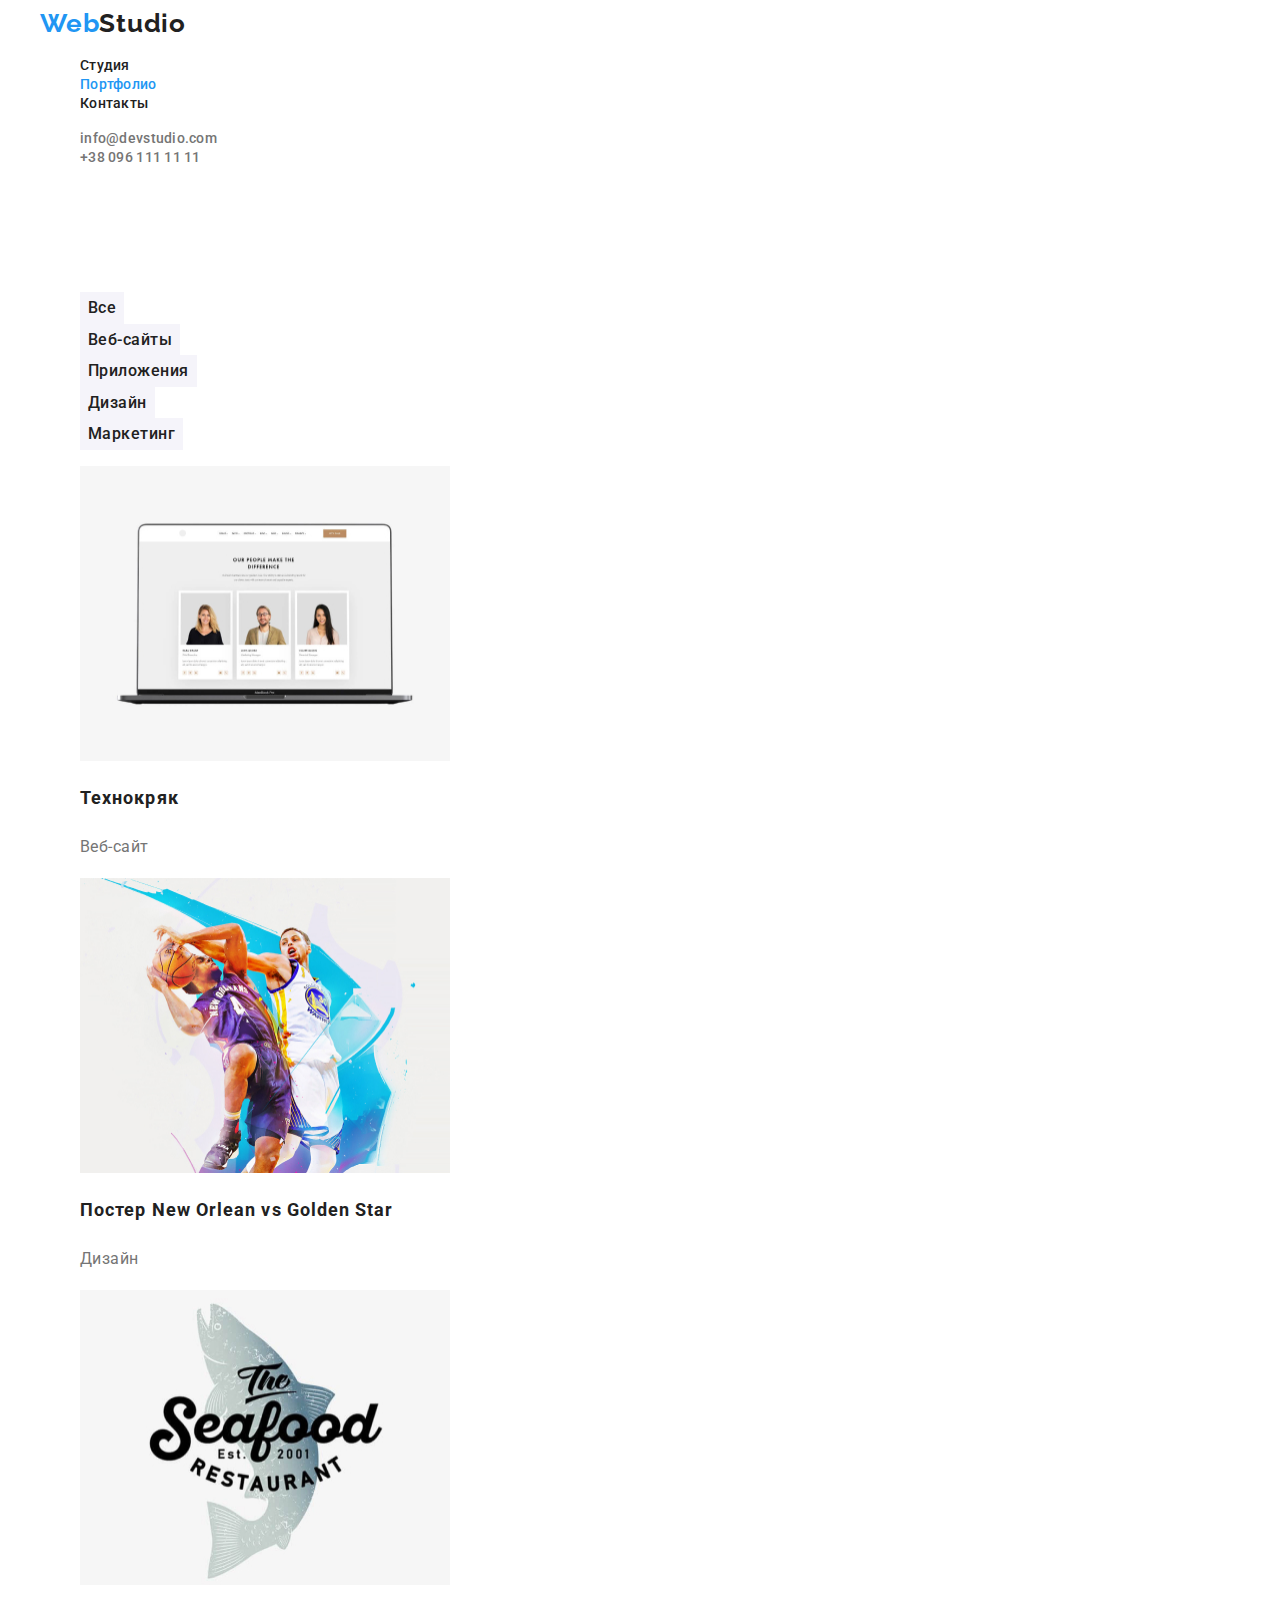
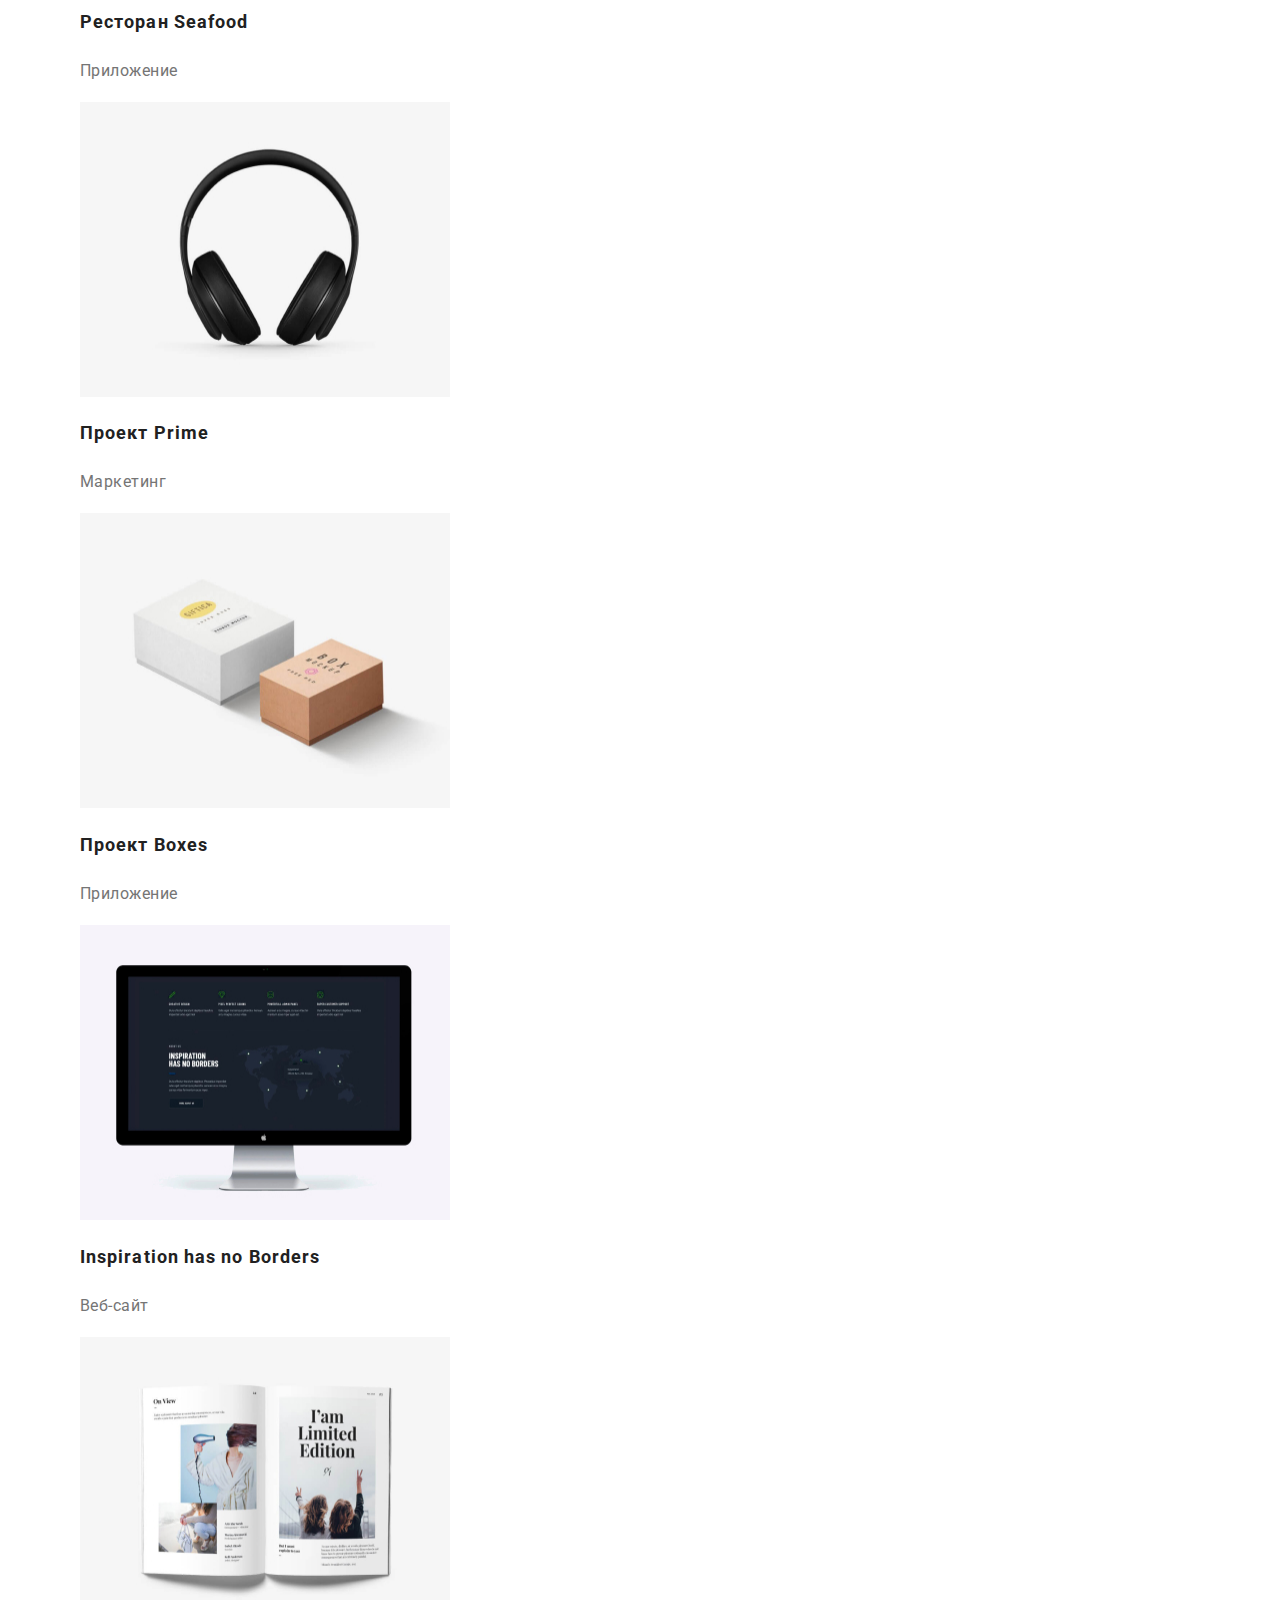
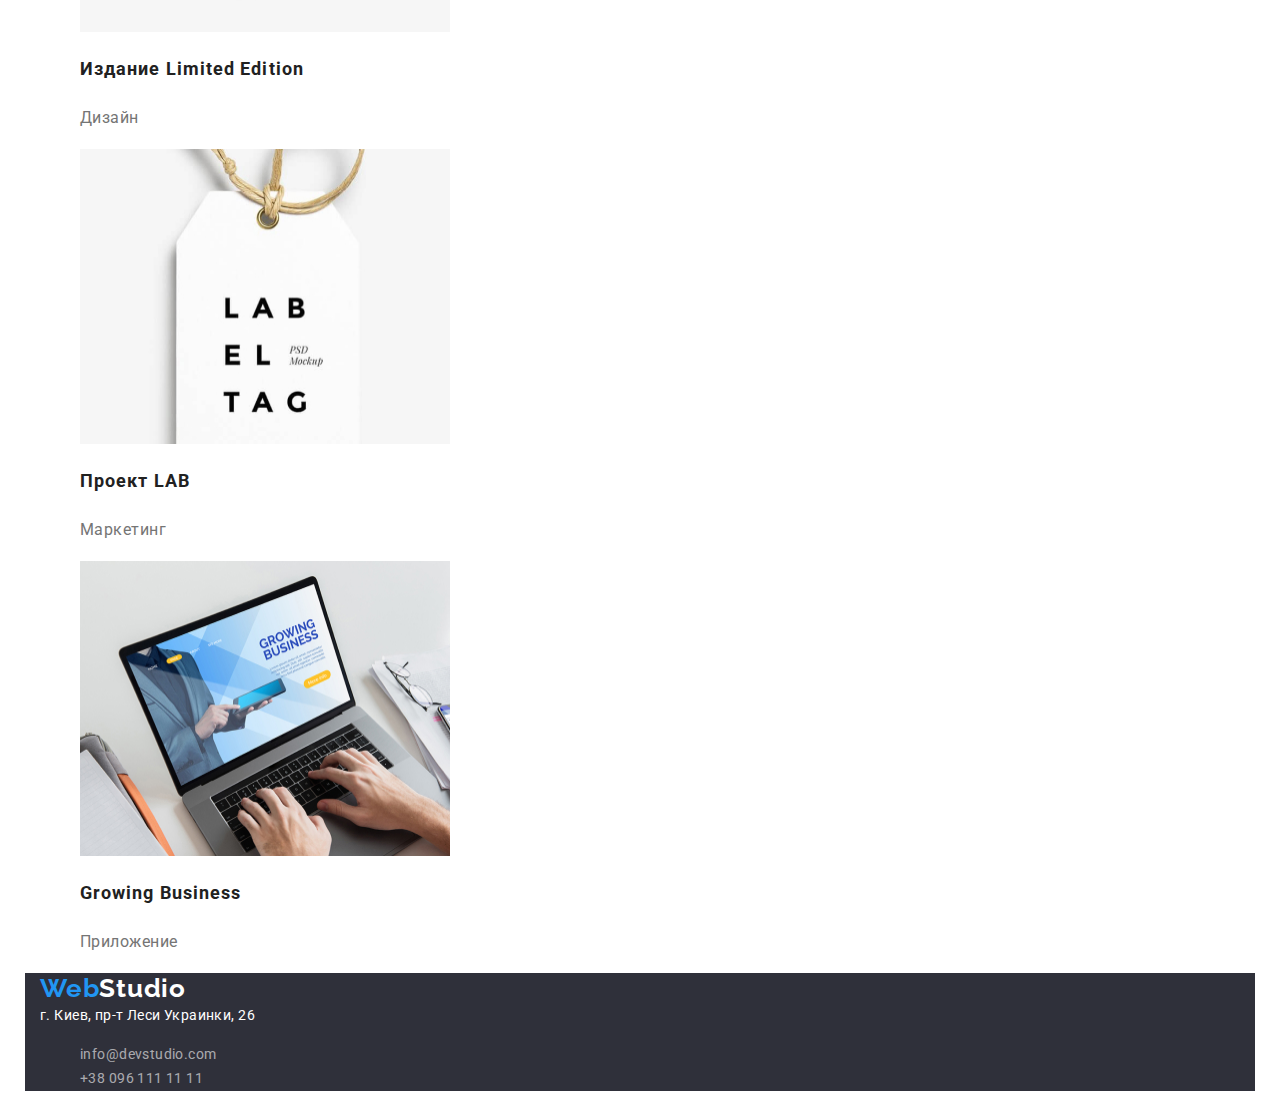
==== portfolio.html @ 9b29033a "added materials" ====
<!DOCTYPE html>
<html lang="ru">
<head>
    <meta charset="UTF-8">
    <meta http-equiv="X-UA-Compatible" content="IE=edge">
    <meta name="viewport" content="width=device-width, initial-scale=1.0">
    <title>Portfolio</title>
    <link rel="stylesheet" href="./css/styles.css" />
    <link rel="preconnect" href="https://fonts.gstatic.com">
    <link href="https://fonts.googleapis.com/css2?family=Raleway:wght@700&family=Roboto:wght@400;500;700;900&display=swap"
        rel="stylesheet" />
</head>
<body>
<!-- Header -->
    <header class="container">
        <nav class="header-nav">
            <a href="" class="header-logo">Web<span class="accent-header">Studio</span></a>
            <ul class="header-list">
                <li class="header-item"><a href="./index.html" class="header-link">Студия</a></li>
                <li class="header-item"><a href="./portfolio.html" class="header-link current">Портфолио</a></li>
                <li class="header-item"><a href="" class="header-link">Контакты</a></li>
            </ul>
        </nav>
        <ul class="header-contacts">
            <li class="contacts-item"><a href="mailto:info@devstudio.com" class="header-email">info@devstudio.com</a></li>
            <li class="contacts-item"><a href="tel:+380961111111" class="header-tel">+38 096 111 11 11</a></li>
        </ul>
    </header>
<!-- Main section -->
    <main class="container">
        <section class="section">
<!-- Buttons Filter -->
            <ul class="buttons-list">
                <li class="buttons-list-item">
                    <button type="button" class="button-portfolio">Все</button>
                </li>
                <li class="buttons-list-item">
                    <button type="button" class="button-portfolio">Веб-сайты</button>
                </li>
                <li class="buttons-list-item">
                    <button type="button" class="button-portfolio">Приложения</button>
                </li>
                <li class="buttons-list-item">
                    <button type="button" class="button-portfolio">Дизайн</button>
                </li>
                <li class="buttons-list-item">
                    <button type="button" class="button-portfolio">Маркетинг</button>
                </li>
            </ul>
        
<!-- Projects -->
        
            <ul class="projects-list">
                <li class="projects-item">
                     <img src="./images/portfolio1.jpg" alt="пример1" height="295" width="370">
                     <h2 class="project-name">Технокряк</h2>
                     <p class="project-type">Веб-сайт</p>
                </li>
                <li class="projects-item">
                     <img src="./images/portfolio2.jpg" alt="пример2" height="295" width="370">
                     <h2 class="project-name">Постер New Orlean vs Golden Star</h2>
                     <p class="project-type">Дизайн</p>
                </li>
                <li class="projects-item">
                     <img src="./images/portfolio3.jpg" alt="пример3" height="295" width="370">
                     <h2 class="project-name">Ресторан Seafood</h2>
                     <p class="project-type">Приложение</p>
                </li>
                <li class="projects-item">
                     <img src="./images/portfolio4.jpg" alt="пример4" height="295" width="370">
                     <h2 class="project-name">Проект Prime</h2>
                     <p class="project-type">Маркетинг</p>
                </li>
                <li class="projects-item">
                     <img src="./images/portfolio5.jpg" alt="пример5" height="295" width="370">
                     <h2 class="project-name">Проект Boxes</h2>
                     <p class="project-type">Приложение</p>
                </li>
                <li class="projects-item">
                     <img src="./images/portfolio6.jpg" alt="пример6" height="295" width="370">
                     <h2 class="project-name">Inspiration has no Borders</h2>
                     <p class="project-type">Веб-сайт</p>
                </li>
                <li class="projects-item">
                     <img src="./images/portfolio7.jpg" alt="пример7" height="295" width="370">
                     <h2 class="project-name">Издание Limited Edition</h2>
                     <p class="project-type">Дизайн</p>
                </li>
                <li class="projects-item">
                     <img src="./images/portfolio8.jpg" alt="пример8" height="295" width="370">
                     <h2 class="project-name">Проект LAB</h2>
                     <p class="project-type">Маркетинг</p>
                </li>
                <li class="projects-item">
                     <img src="./images/portfolio9.jpg" alt="пример9" height="295" width="370">
                     <h2 class="project-name">Growing Business</h2>
                     <p class="project-type">Приложение</p>
                </li>
            </ul>
        </section>
    </main>
<!-- Footer -->
    <footer class="container">
        <a href="" class="footer-logo">Web<span class="accent-footer">Studio</span></a>
        <address class="address">г. Киев, пр-т Леси Украинки, 26</address>
        <ul class="footer-contacts-list">
            <li class="footer-contacts-item"><a href="mailto:info@devstudio.com" class="footer-email">info@devstudio.com</a>
            </li>
            <li class="footer-contacts-item"><a href="tel:+380961111111" class="footer-tel">+38 096 111 11 11</a></li>
        </ul>
    </footer>
</body>
</html>
---- css/styles.css ----
/* main text color rgba(33, 33, 33, 1); */
/* secondary text color rgba(117, 117, 117, 1); */
/* accent color rgba(33, 150, 243, 1); */
/* secondary accent color rgba(255, 255, 255, 1); */
/* background color rgba(255, 255, 255, 1); */
/* secondary background color rgba(245, 244, 250, 1); */
:root {
    --main-text-color: rgba(33, 33, 33, 1);
    --secondary-text-color: rgba(117, 117, 117, 1);
    --thirdly-text-color: rgba(255, 255, 255, 0.6);
    --accent-text-color: rgba(255, 255, 255, 1);
    --accent-color: rgba(33, 150, 243, 1);
    --secondary-accent-color: rgba(255, 255, 255, 1);
    --background-color: rgba(255, 255, 255, 1);
    --secondary-background-color: rgba(245, 244, 250, 1);
    --thirdly-background-color: rgba(47, 48, 58, 1);
}
body {
    font-family: Roboto, sans-serif;
    background-color: var(--background-color);
    color: var(--main-text-color);
}
ul {
    list-style: none;
}
.container {
    width: 1200px;
    padding-left: 15px;
    padding-right: 15px;
    margin-left: auto;
    margin-right: auto;
}
.section {
    padding-bottom: 0;
}
section {
    padding-top: 94px;
    padding-bottom: 94px;
}

/* Navigation */
.header-logo {
    color: var(--accent-color);
    font-family: 'Raleway';
    font-style: normal;
    font-weight: 700;
    font-size: 26px;
    line-height: 31px;  
    letter-spacing: 0.03em;
    text-decoration: none;
}
.accent-header {
    color: var(--main-text-color);
}
.header-list .header-link.current{
    color: var(--accent-color);
}
.header-link {
    color: var(--main-text-color);
    text-decoration: none;
}
.header-link:hover,
.header-link:focus {
    color: var(--accent-color);
}
.header-contacts a {
    color: var(--secondary-text-color);
    text-decoration: none;
    font-weight: 500;
    font-size: 14px;
    line-height: 1.17;
    letter-spacing: 0.02em;
}
.header-list a {
    font-family: Roboto;
    font-weight: 500;
    font-size: 14px;
    line-height: 1.14;
    letter-spacing: 0.02em;
}
.header-contacts a:hover,
.header-contacts a:focus {
    color: var(--accent-color);
}


/* Footer */
.footer-logo {
    color: var(--accent-color);
    font-family: 'Raleway';
    font-style: normal;
    font-weight: 700;
    font-size: 26px;
    line-height: 1.19;  
    letter-spacing: 0.03em;
    text-decoration: none;
}
.accent-footer {
    color: var(--secondary-accent-color);
}
footer {
    background-color: var(--thirdly-background-color);
}
address {
    color: var(--accent-text-color);
    font-style: normal;
    font-size: 14px;
    line-height: 1.71;
    letter-spacing: 0.03em;
}
.footer-contacts-list a {
    color: var(--thirdly-text-color);
    text-decoration: none;
    font-style: normal;
    font-size: 14px;
    line-height: 1.71;
    letter-spacing: 0.03em;
}
/* Buttons */
.hero-button {
    color: var(--secondary-accent-color);
    background-color: var(--accent-color);
    font-family: inherit;
    font-weight: 700;
    font-size: 16px;
    line-height: 1.87;
    text-align: center;
    letter-spacing: 0.06em;
    cursor: pointer;
}
.button-portfolio {
    font-family: inherit;
    background-color: var(--secondary-background-color);
    color: var(--main-text-color);
    border-color: transparent;
    font-weight: 500;
    font-size: 16px;
    line-height: 1.6;
    text-align: center;
    letter-spacing: 0.03em;
    cursor: pointer;
}

.button-portfolio:hover,
.button-portfolio:focus,
.button-portfolio:active {
    background-color: var(--accent-color);
    color: var(--accent-text-color);
    border-color: transparent;
}

/* Styles index.html */
.hero-section {
    background-color: var(--thirdly-background-color);
}
.second-section {
    background-color: var(--background-color)
}
.team-section {
    background-color: var(--secondary-background-color);
}
.hero-title {
    color: var(--accent-text-color);
    font-weight: 900;
    font-size: 44px;
    line-height: 1.36;
    text-align: center;
    letter-spacing: 0.06em;
    text-transform: uppercase;
}
.quality-about {
    font-weight: 700;
    font-size: 14px;
    line-height: 1.14;
    letter-spacing: 0.03em;
    text-transform: uppercase;
}

.quality-description {
    color: var(--secondary-text-color);
    font-size: 14px;
    line-height: 1.71;
    letter-spacing: 0.03em;
}

.products-title {
    font-weight: 700;
    font-size: 36px;
    line-height: 1.16;
    text-align: center;
    letter-spacing: 0.03em;
}

.our-team {
    background-color: var(--secondary-background-color);
}

.team {
    font-weight: 700;
    font-size: 36px;
    line-height: 1.16;
    text-align: center;
    letter-spacing: 0.03em;
}

.team-member {
    font-weight: 500;
    font-size: 16px;
    line-height: 1.19;
    letter-spacing: 0.03em;
}

.team-member-skill {
    color: var(--secondary-text-color);
    font-size: 16px;
    line-height: 1.19;
    letter-spacing: 0.03em;
}
/* Styles portfolio.html */
.project-name {
    font-weight: 700;
    font-size: 18px;
    line-height: 2;
    letter-spacing: 0.06em;
}

.project-type {
    color: var(--secondary-text-color);
    font-size: 16px;
    line-height: 1.87;
    letter-spacing: 0.03em;
}
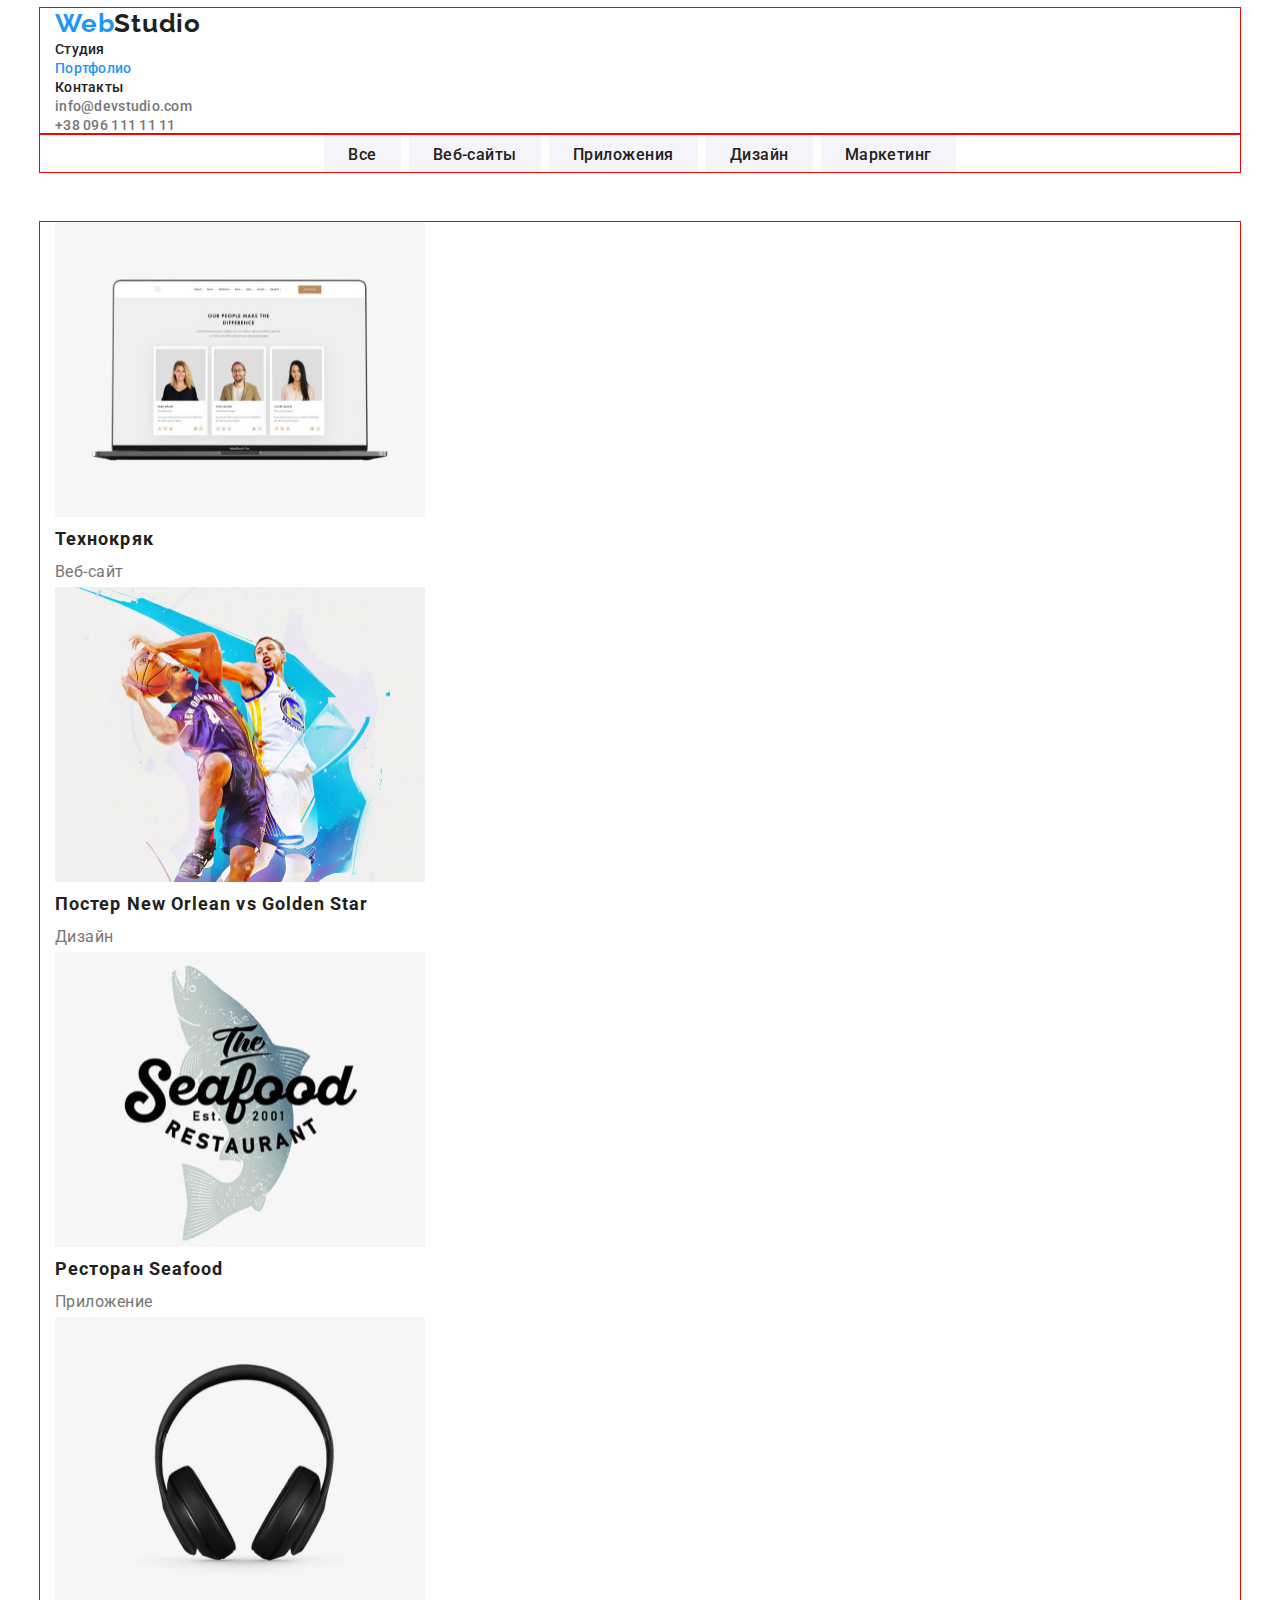
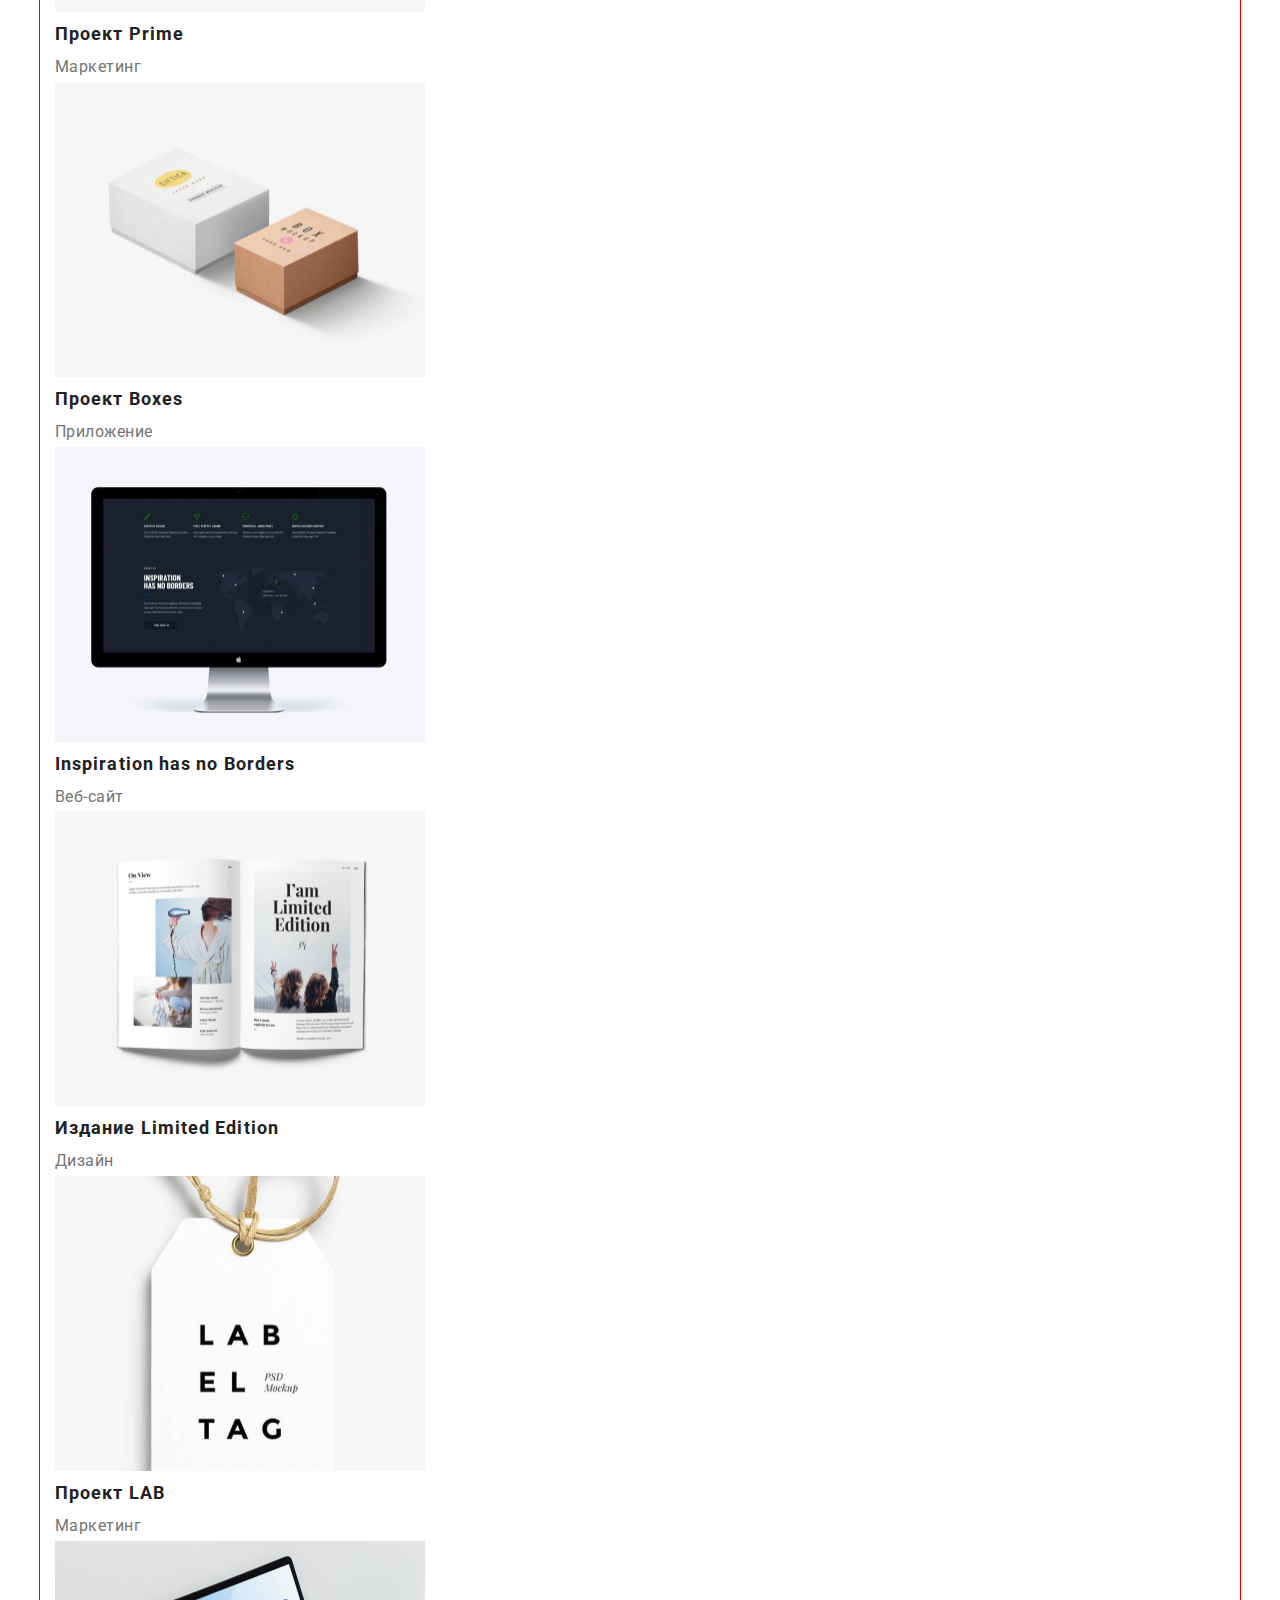
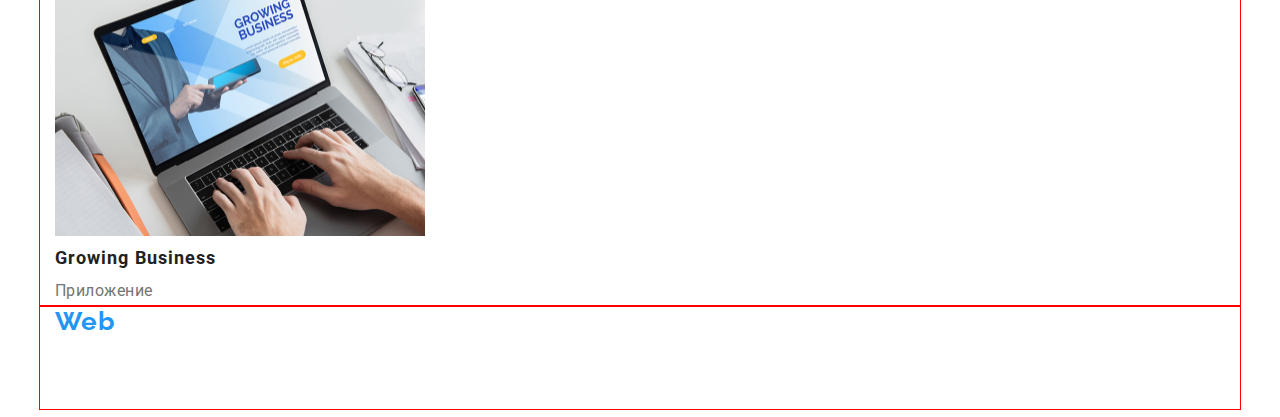
==== commit e0866e14: "first try)" ====
--- a/portfolio.html
+++ b/portfolio.html
@@ -12,7 +12,8 @@
 </head>
 <body>
 <!-- Header -->
-    <header class="container">
+    <header class="header">
+        <div class="container">
         <nav class="header-nav">
             <a href="" class="header-logo">Web<span class="accent-header">Studio</span></a>
             <ul class="header-list">
@@ -25,10 +26,12 @@
             <li class="contacts-item"><a href="mailto:info@devstudio.com" class="header-email">info@devstudio.com</a></li>
             <li class="contacts-item"><a href="tel:+380961111111" class="header-tel">+38 096 111 11 11</a></li>
         </ul>
+        </div>
     </header>
 <!-- Main section -->
-    <main class="container">
+    <main class="main">
         <section class="section">
+            <div class="container">
 <!-- Buttons Filter -->
             <ul class="buttons-list">
                 <li class="buttons-list-item">
@@ -47,9 +50,10 @@
                     <button type="button" class="button-portfolio">Маркетинг</button>
                 </li>
             </ul>
+            </div>
         
 <!-- Projects -->
-        
+            <div class="container">
             <ul class="projects-list">
                 <li class="projects-item">
                      <img src="./images/portfolio1.jpg" alt="пример1" height="295" width="370">
@@ -97,6 +101,7 @@
                      <p class="project-type">Приложение</p>
                 </li>
             </ul>
+            </div>
         </section>
     </main>
 <!-- Footer -->
--- a/css/styles.css
+++ b/css/styles.css
@@ -20,8 +20,17 @@
     background-color: var(--background-color);
     color: var(--main-text-color);
 }
+* {
+    box-sizing: border-box;
+}
+
+p, h1, h2, h3, h4, h5, h6 {
+    margin: 0;
+}
 ul {
     list-style: none;
+    margin: 0;
+    padding-left: 0;
 }
 .container {
     width: 1200px;
@@ -29,13 +38,11 @@
     padding-right: 15px;
     margin-left: auto;
     margin-right: auto;
-}
-.section {
-    padding-bottom: 0;
-}
-section {
-    padding-top: 94px;
-    padding-bottom: 94px;
+    outline: 1px solid red;
+}
+.hero-container {
+    padding: 200px 452px;
+    width: 1600px;
 }
 
 /* Navigation */
@@ -98,7 +105,7 @@
 .accent-footer {
     color: var(--secondary-accent-color);
 }
-footer {
+.footer-section {
     background-color: var(--thirdly-background-color);
 }
 address {
@@ -116,6 +123,7 @@
     line-height: 1.71;
     letter-spacing: 0.03em;
 }
+
 /* Buttons */
 .hero-button {
     color: var(--secondary-accent-color);
@@ -127,6 +135,10 @@
     text-align: center;
     letter-spacing: 0.06em;
     cursor: pointer;
+    padding: 10px 32px;
+    min-width: 200px;
+    max-height: 50px;
+    border-radius: 4px;
 }
 .button-portfolio {
     font-family: inherit;
@@ -139,6 +151,10 @@
     text-align: center;
     letter-spacing: 0.03em;
     cursor: pointer;
+    padding: 6px 22px;
+    min-width: 73px;
+    max-height: 38px;
+    border-radius: 4px;
 }
 
 .button-portfolio:hover,
@@ -149,15 +165,37 @@
     border-color: transparent;
 }
 
+.buttons-list {
+    margin-bottom: 50px;
+    display: flex;
+    justify-content: center;
+}
+.buttons-list-item:not(:last-child) {
+    margin-right: 8px;
+}
+
 /* Styles index.html */
 .hero-section {
     background-color: var(--thirdly-background-color);
+
 }
 .second-section {
     background-color: var(--background-color)
 }
+.quality-section {
+    padding: 94px 215px 0;
+}
 .team-section {
     background-color: var(--secondary-background-color);
+    padding: 94px 215px;
+}
+.products-section {
+    padding: 94px 215px;
+}
+.section {
+    max-width: 1600px;
+    margin-left: auto;
+    margin-right: auto;
 }
 .hero-title {
     color: var(--accent-text-color);
@@ -167,7 +205,10 @@
     text-align: center;
     letter-spacing: 0.06em;
     text-transform: uppercase;
-}
+    max-width: 696px;
+    margin-bottom: 30px;
+}
+
 .quality-about {
     font-weight: 700;
     font-size: 14px;
@@ -175,7 +216,17 @@
     letter-spacing: 0.03em;
     text-transform: uppercase;
 }
-
+.quality-list {
+    display: flex;
+}
+
+.quality-item {
+    margin-right: 30px;
+    min-width: 270px;
+}
+.quality-item:last-child {
+    margin-right: 0;
+}
 .quality-description {
     color: var(--secondary-text-color);
     font-size: 14px;
@@ -189,11 +240,18 @@
     line-height: 1.16;
     text-align: center;
     letter-spacing: 0.03em;
-}
-
-.our-team {
-    background-color: var(--secondary-background-color);
-}
+    margin-bottom: 50px;
+}
+.products-list {
+    display: flex;
+}
+.products-item {
+margin-right: 30px;
+}
+.products-item:nth-child(3) {
+    margin: 0px;
+}
+
 
 .team {
     font-weight: 700;
@@ -201,8 +259,18 @@
     line-height: 1.16;
     text-align: center;
     letter-spacing: 0.03em;
-}
-
+    margin-bottom: 50px;
+    
+}
+.team-list {
+    display: flex;
+}
+.team-item {
+    margin-right: 30px;
+}
+.team-item:last-child{
+    margin-right: 0;
+}
 .team-member {
     font-weight: 500;
     font-size: 16px;
@@ -229,4 +297,5 @@
     font-size: 16px;
     line-height: 1.87;
     letter-spacing: 0.03em;
-}+}
+
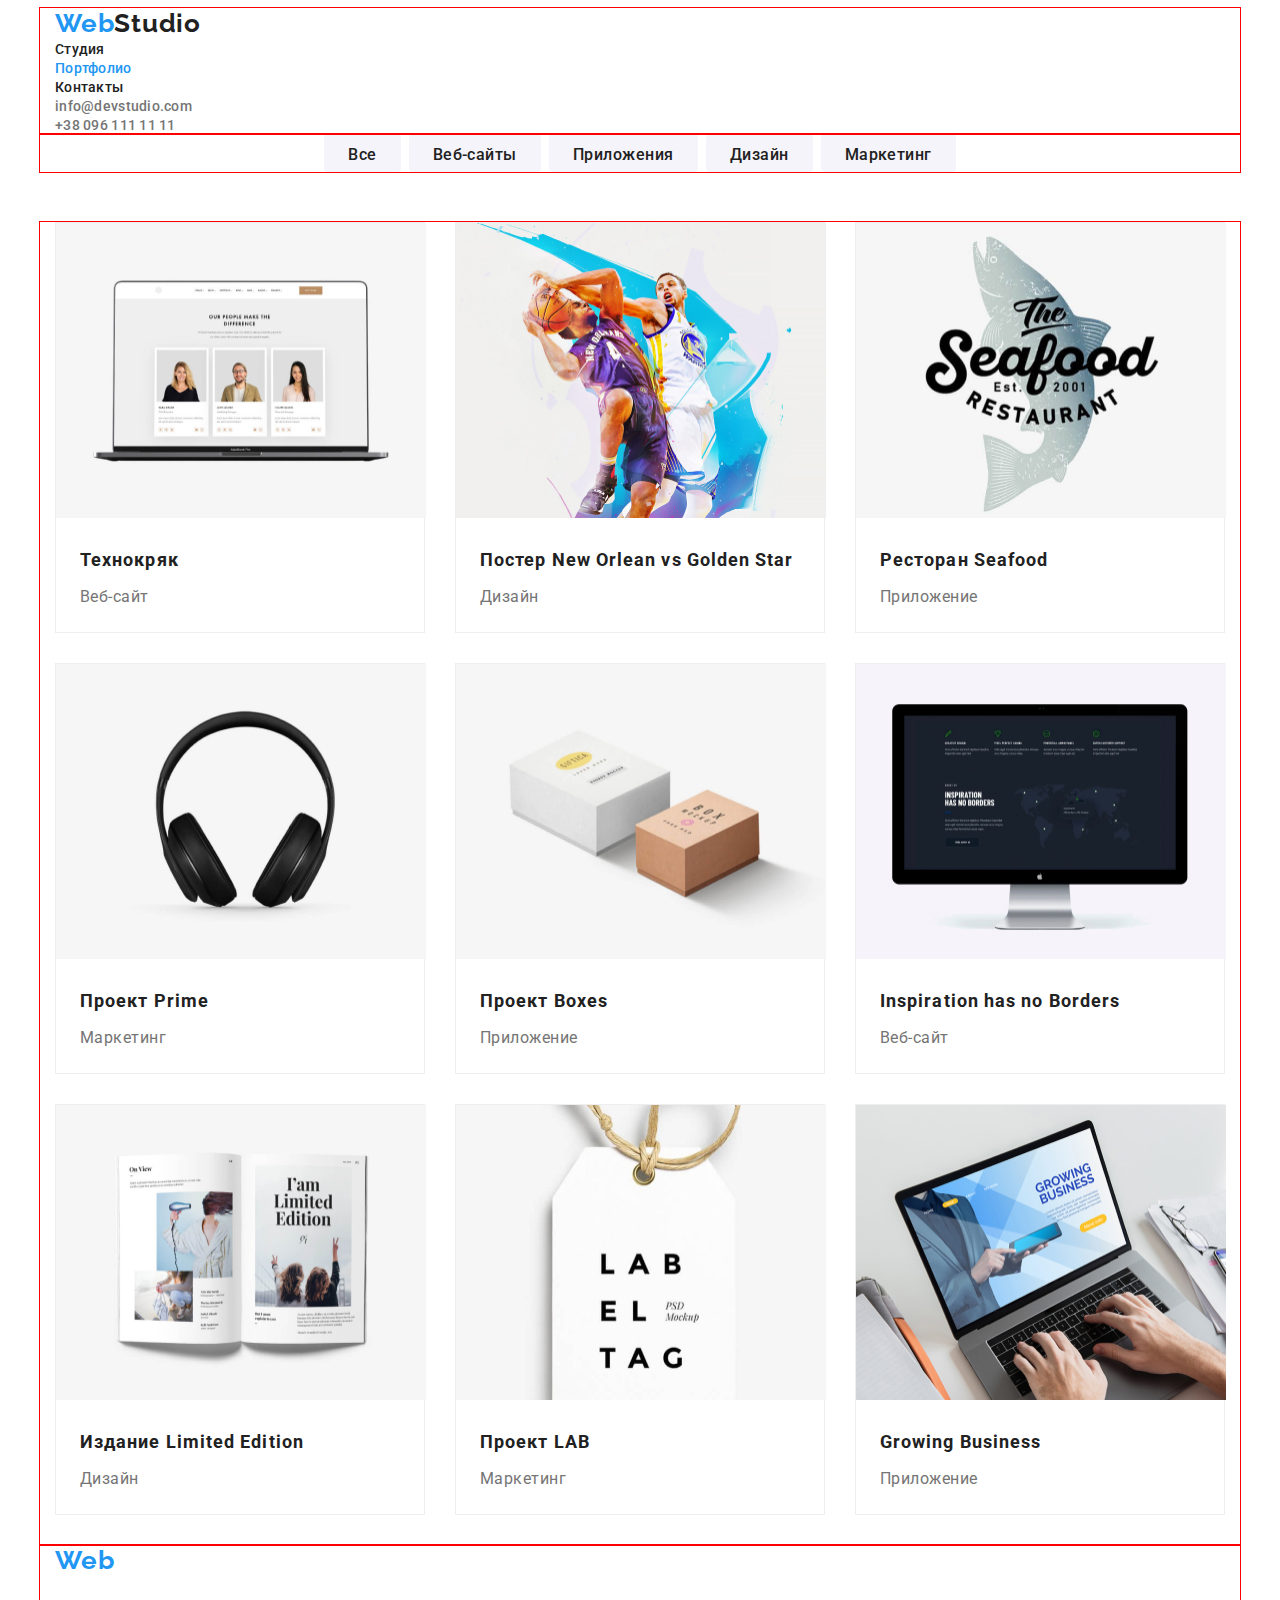
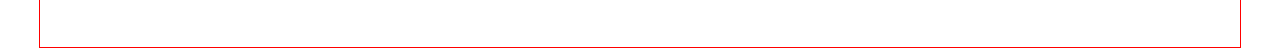
==== commit 49abeea6: "portfolio changed" ====
--- a/portfolio.html
+++ b/portfolio.html
@@ -57,48 +57,66 @@
             <ul class="projects-list">
                 <li class="projects-item">
                      <img src="./images/portfolio1.jpg" alt="пример1" height="295" width="370">
+                     <div class="project-description">
                      <h2 class="project-name">Технокряк</h2>
                      <p class="project-type">Веб-сайт</p>
+                    </div>
                 </li>
                 <li class="projects-item">
                      <img src="./images/portfolio2.jpg" alt="пример2" height="295" width="370">
+                    <div class="project-description">
                      <h2 class="project-name">Постер New Orlean vs Golden Star</h2>
                      <p class="project-type">Дизайн</p>
+                     </div>
                 </li>
                 <li class="projects-item">
                      <img src="./images/portfolio3.jpg" alt="пример3" height="295" width="370">
+                    <div class="project-description">
                      <h2 class="project-name">Ресторан Seafood</h2>
                      <p class="project-type">Приложение</p>
+                     </div>
                 </li>
                 <li class="projects-item">
                      <img src="./images/portfolio4.jpg" alt="пример4" height="295" width="370">
+                    <div class="project-description">
                      <h2 class="project-name">Проект Prime</h2>
                      <p class="project-type">Маркетинг</p>
+                     </div>
                 </li>
                 <li class="projects-item">
                      <img src="./images/portfolio5.jpg" alt="пример5" height="295" width="370">
+                    <div class="project-description">
                      <h2 class="project-name">Проект Boxes</h2>
                      <p class="project-type">Приложение</p>
+                     </div>
                 </li>
                 <li class="projects-item">
                      <img src="./images/portfolio6.jpg" alt="пример6" height="295" width="370">
+                    <div class="project-description">
                      <h2 class="project-name">Inspiration has no Borders</h2>
                      <p class="project-type">Веб-сайт</p>
+                     </div>
                 </li>
                 <li class="projects-item">
                      <img src="./images/portfolio7.jpg" alt="пример7" height="295" width="370">
+                    <div class="project-description">
                      <h2 class="project-name">Издание Limited Edition</h2>
                      <p class="project-type">Дизайн</p>
+                     </div>
                 </li>
                 <li class="projects-item">
                      <img src="./images/portfolio8.jpg" alt="пример8" height="295" width="370">
+                    <div class="project-description">
                      <h2 class="project-name">Проект LAB</h2>
                      <p class="project-type">Маркетинг</p>
+                     </div>
                 </li>
                 <li class="projects-item">
                      <img src="./images/portfolio9.jpg" alt="пример9" height="295" width="370">
+                    <div class="project-description">
                      <h2 class="project-name">Growing Business</h2>
                      <p class="project-type">Приложение</p>
+                     </div>
                 </li>
             </ul>
             </div>
--- a/css/styles.css
+++ b/css/styles.css
@@ -215,6 +215,7 @@
     line-height: 1.14;
     letter-spacing: 0.03em;
     text-transform: uppercase;
+    margin-bottom: 10px;
 }
 .quality-list {
     display: flex;
@@ -267,6 +268,10 @@
 }
 .team-item {
     margin-right: 30px;
+    border: 1px solid rgba(238, 238, 238, 1);
+    box-shadow: 0px 1px 3px rgba(0, 0, 0, 0.12), 0px 1px 1px rgba(0, 0, 0, 0.14), 0px 2px 1px rgba(0, 0, 0, 0.2);
+    border-radius: 0px 0px 4px 4px;
+    
 }
 .team-item:last-child{
     margin-right: 0;
@@ -276,6 +281,7 @@
     font-size: 16px;
     line-height: 1.19;
     letter-spacing: 0.03em;
+    margin-bottom: 10px;
 }
 
 .team-member-skill {
@@ -283,6 +289,10 @@
     font-size: 16px;
     line-height: 1.19;
     letter-spacing: 0.03em;
+}
+.team-member-description {
+    padding: 30px 60px;
+    background-color: var(--accent-text-color);
 }
 /* Styles portfolio.html */
 .project-name {
@@ -290,6 +300,7 @@
     font-size: 18px;
     line-height: 2;
     letter-spacing: 0.06em;
+    margin-bottom: 4px;
 }
 
 .project-type {
@@ -299,3 +310,20 @@
     letter-spacing: 0.03em;
 }
 
+.projects-list {
+    display: flex;
+    flex-wrap: wrap;
+}
+.projects-item {
+    width: 370px;
+    margin-right: 30px;
+    margin-bottom: 30px;
+    border: 1px solid rgba(238, 238, 238, 1);
+}
+
+.projects-item:nth-child(3n) {
+    margin-right: 0;
+}
+.project-description {
+    padding: 20px 24px;
+}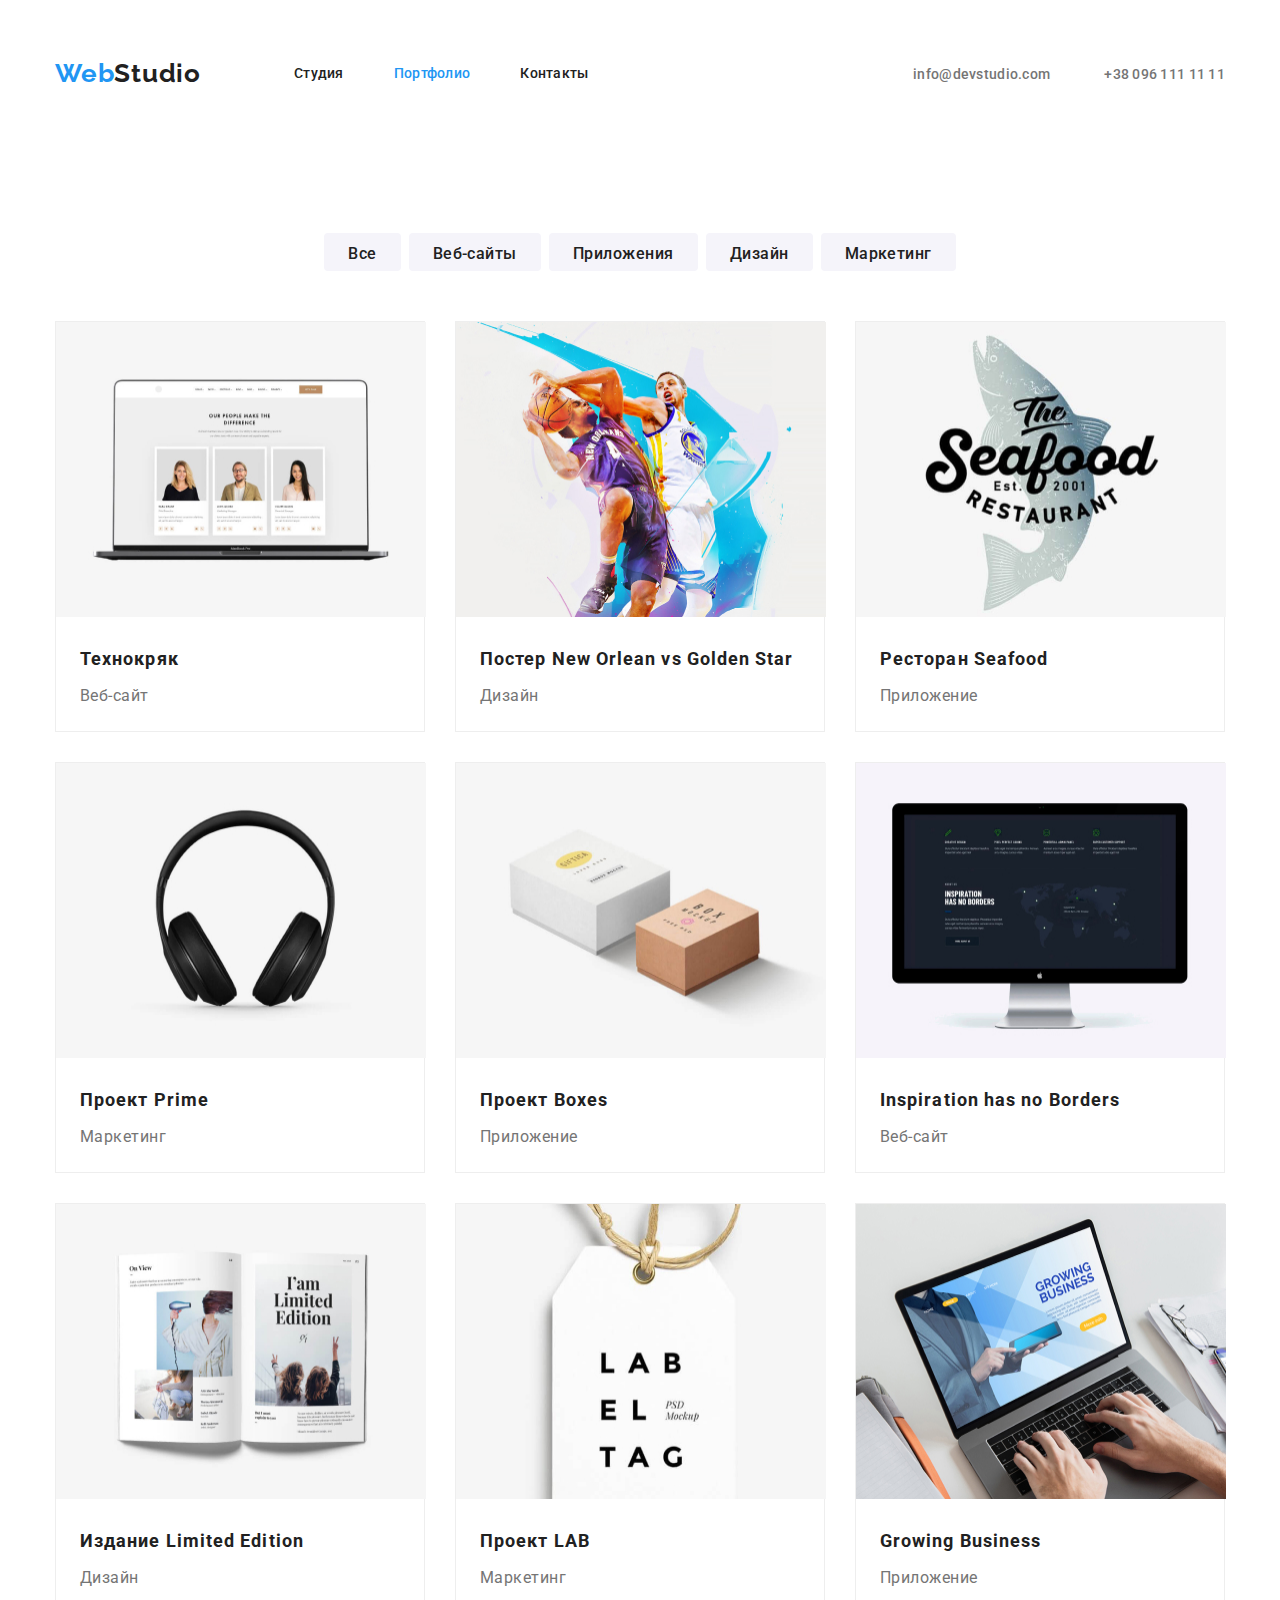
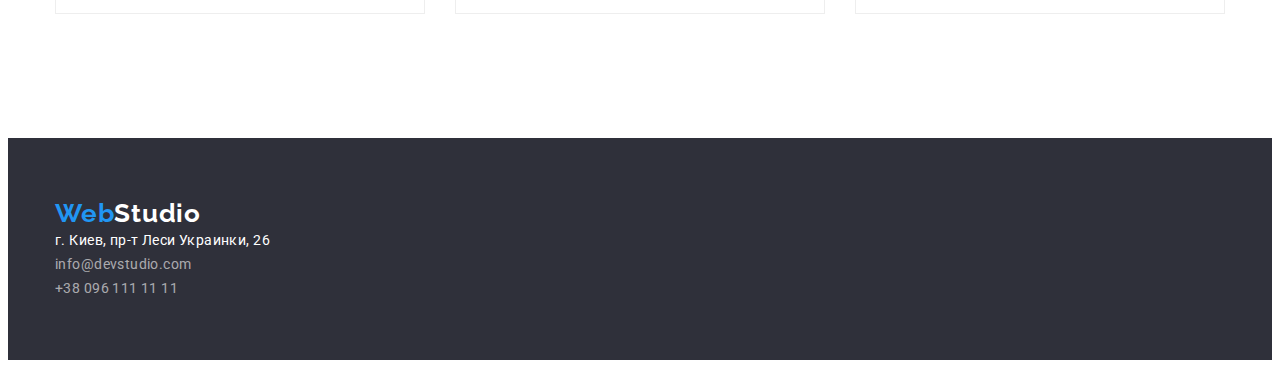
==== commit 53653acd: "hw3 fixed" ====
--- a/portfolio.html
+++ b/portfolio.html
@@ -13,24 +13,27 @@
 <body>
 <!-- Header -->
     <header class="header">
-        <div class="container">
-        <nav class="header-nav">
-            <a href="" class="header-logo">Web<span class="accent-header">Studio</span></a>
-            <ul class="header-list">
-                <li class="header-item"><a href="./index.html" class="header-link">Студия</a></li>
-                <li class="header-item"><a href="./portfolio.html" class="header-link current">Портфолио</a></li>
-                <li class="header-item"><a href="" class="header-link">Контакты</a></li>
-            </ul>
-        </nav>
-        <ul class="header-contacts">
-            <li class="contacts-item"><a href="mailto:info@devstudio.com" class="header-email">info@devstudio.com</a></li>
-            <li class="contacts-item"><a href="tel:+380961111111" class="header-tel">+38 096 111 11 11</a></li>
-        </ul>
-        </div>
+        <section class="section header-section">
+            <div class="container main-nav">
+                <nav class="header-nav">
+                    <a href="" class="header-logo">Web<span class="accent-header">Studio</span></a>
+                    <ul class="header-list">
+                        <li class="header-item"><a href="./index.html" class="header-link">Студия</a></li>
+                        <li class="header-item"><a href="./portfolio.html" class="header-link current">Портфолио</a></li>
+                        <li class="header-item"><a href="" class="header-link">Контакты</a></li>
+                    </ul>
+                </nav>
+                <ul class="header-contacts">
+                    <li class="contacts-item"><a href="mailto:info@devstudio.com"
+                            class="header-email">info@devstudio.com</a></li>
+                    <li class="contacts-item"><a href="tel:+380961111111" class="header-tel">+38 096 111 11 11</a></li>
+                </ul>
+            </div>
+        </section>
     </header>
 <!-- Main section -->
     <main class="main">
-        <section class="section">
+        <section class="section section-portfolio">
             <div class="container">
 <!-- Buttons Filter -->
             <ul class="buttons-list">
@@ -50,10 +53,10 @@
                     <button type="button" class="button-portfolio">Маркетинг</button>
                 </li>
             </ul>
-            </div>
+            
         
 <!-- Projects -->
-            <div class="container">
+            
             <ul class="projects-list">
                 <li class="projects-item">
                      <img src="./images/portfolio1.jpg" alt="пример1" height="295" width="370">
@@ -123,14 +126,19 @@
         </section>
     </main>
 <!-- Footer -->
-    <footer class="container">
-        <a href="" class="footer-logo">Web<span class="accent-footer">Studio</span></a>
-        <address class="address">г. Киев, пр-т Леси Украинки, 26</address>
-        <ul class="footer-contacts-list">
-            <li class="footer-contacts-item"><a href="mailto:info@devstudio.com" class="footer-email">info@devstudio.com</a>
-            </li>
-            <li class="footer-contacts-item"><a href="tel:+380961111111" class="footer-tel">+38 096 111 11 11</a></li>
-        </ul>
+    <footer class="footer">
+        <section class="section footer-section">
+            <div class="container">
+                <a href="" class="footer-logo">Web<span class="accent-footer">Studio</span></a>
+                <address class="address">г. Киев, пр-т Леси Украинки, 26</address>
+                <ul class="footer-contacts-list">
+                    <li class="footer-contacts-item"><a href="mailto:info@devstudio.com"
+                            class="footer-email">info@devstudio.com</a></li>
+                    <li class="footer-contacts-item"><a href="tel:+380961111111" class="footer-tel">+38 096 111 11 11</a>
+                    </li>
+                </ul>
+            </div>
+        </section>
     </footer>
 </body>
 </html>--- a/css/styles.css
+++ b/css/styles.css
@@ -38,13 +38,16 @@
     padding-right: 15px;
     margin-left: auto;
     margin-right: auto;
-    outline: 1px solid red;
+    
 }
 .hero-container {
-    padding: 200px 452px;
+    padding: 200px 0px;
     width: 1600px;
 }
-
+.section {
+    max-width: 1600px;
+    margin: 0 auto;
+}
 /* Navigation */
 .header-logo {
     color: var(--accent-color);
@@ -55,6 +58,9 @@
     line-height: 31px;  
     letter-spacing: 0.03em;
     text-decoration: none;
+    margin-right: 93px;
+    padding-top: 24px;
+    padding-bottom: 24px;
 }
 .accent-header {
     color: var(--main-text-color);
@@ -107,6 +113,7 @@
 }
 .footer-section {
     background-color: var(--thirdly-background-color);
+    padding: 60px 0;
 }
 address {
     color: var(--accent-text-color);
@@ -139,6 +146,8 @@
     min-width: 200px;
     max-height: 50px;
     border-radius: 4px;
+    display: block;
+    margin: 0 auto;
 }
 .button-portfolio {
     font-family: inherit;
@@ -175,28 +184,27 @@
 }
 
 /* Styles index.html */
+.header-section {
+    padding: 24px 0;
+}
 .hero-section {
     background-color: var(--thirdly-background-color);
-
 }
 .second-section {
     background-color: var(--background-color)
 }
 .quality-section {
-    padding: 94px 215px 0;
+    padding: 94px 0;
 }
 .team-section {
     background-color: var(--secondary-background-color);
-    padding: 94px 215px;
+    padding: 94px 0;
 }
 .products-section {
-    padding: 94px 215px;
-}
-.section {
-    max-width: 1600px;
-    margin-left: auto;
-    margin-right: auto;
-}
+    padding: 0;
+}
+
+
 .hero-title {
     color: var(--accent-text-color);
     font-weight: 900;
@@ -206,7 +214,7 @@
     letter-spacing: 0.06em;
     text-transform: uppercase;
     max-width: 696px;
-    margin-bottom: 30px;
+    margin: 0 auto;
 }
 
 .quality-about {
@@ -270,8 +278,8 @@
     margin-right: 30px;
     border: 1px solid rgba(238, 238, 238, 1);
     box-shadow: 0px 1px 3px rgba(0, 0, 0, 0.12), 0px 1px 1px rgba(0, 0, 0, 0.14), 0px 2px 1px rgba(0, 0, 0, 0.2);
-    border-radius: 0px 0px 4px 4px;
-    
+    border-radius: 0px 0px 4px 4px;    
+    min-width: 270px;
 }
 .team-item:last-child{
     margin-right: 0;
@@ -282,6 +290,9 @@
     line-height: 1.19;
     letter-spacing: 0.03em;
     margin-bottom: 10px;
+    text-align: center;
+    min-width: 151px;
+
 }
 
 .team-member-skill {
@@ -289,12 +300,17 @@
     font-size: 16px;
     line-height: 1.19;
     letter-spacing: 0.03em;
+    text-align: center;
+
 }
 .team-member-description {
-    padding: 30px 60px;
+    padding: 30px 32px;
     background-color: var(--accent-text-color);
 }
 /* Styles portfolio.html */
+.section-portfolio{
+    padding: 94px 0;
+}
 .project-name {
     font-weight: 700;
     font-size: 18px;
@@ -326,4 +342,43 @@
 }
 .project-description {
     padding: 20px 24px;
+}
+/* Test */
+.header-list {
+    display: flex;
+    justify-content: space-between;
+}
+
+.header-nav {
+    display: flex;
+    align-items: center;
+}
+.header-list .header-link {
+    padding-top: 32px;
+    padding-bottom: 32px;
+    display: block;
+}
+.header-contacts {
+    padding-top: 32px;
+    padding-bottom: 32px;
+    display: inline-block;
+    margin-left: auto;
+}
+.header-item:not(:last-child) {
+    margin-right: 50px;
+}
+.contacts-item:not(:last-child) {
+    margin-right: 50px;
+}
+.contacts-item {
+    display: inline-block;
+    align-self: center;
+}
+.main-nav {
+    display: flex;
+    align-items: center;
+}
+
+img {
+    margin: 0;
 }